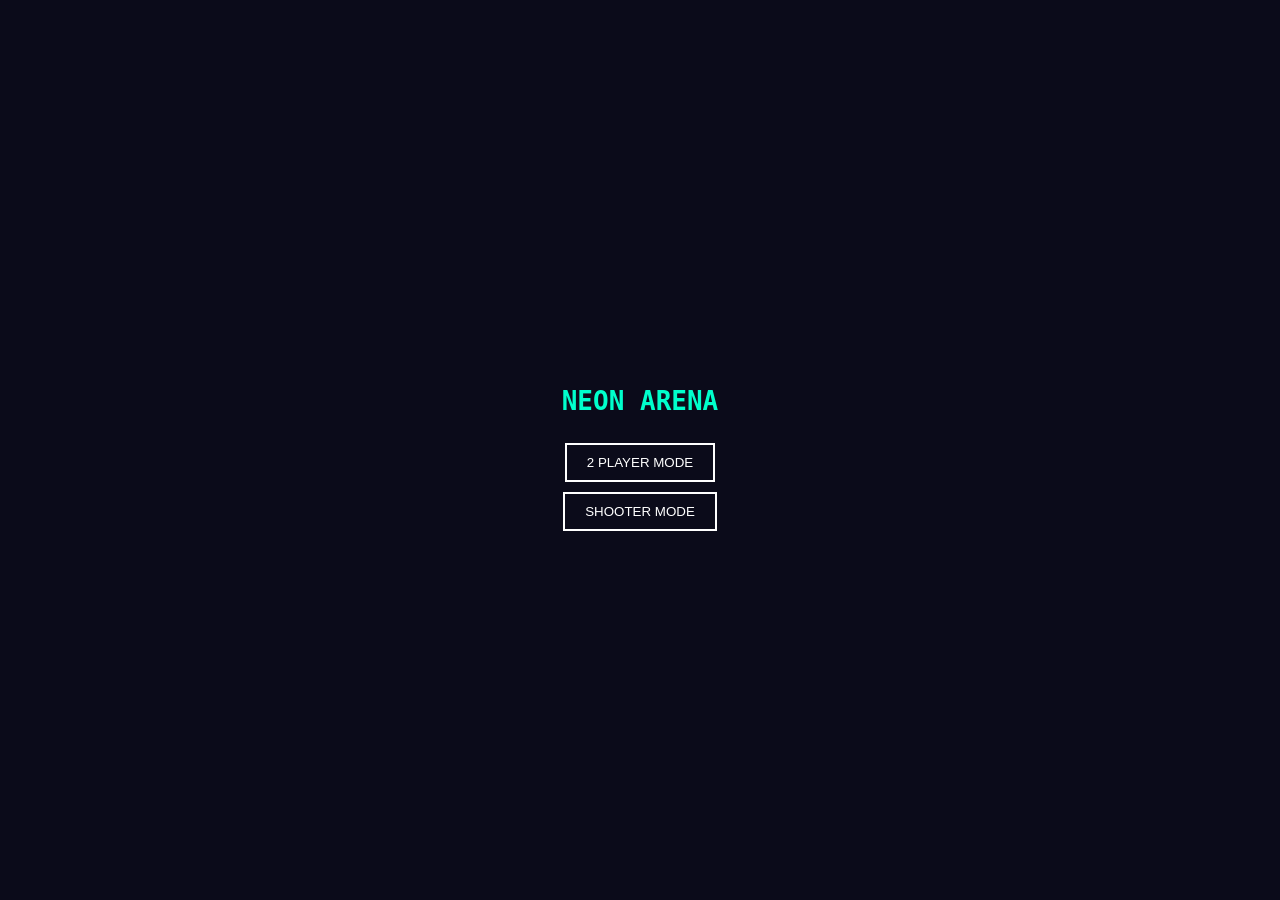
==== index.html @ 32148554 "Initial commit - NeonArena game ( made it exist)" ====
<!DOCTYPE html>
<html lang="en">
<head>
    <meta charset="UTF-8">
    <title>Neon Arena</title>
    <link rel="stylesheet" href="css/common.css">
</head>
<body style="display:flex;justify-content:center;align-items:center;height:100vh;flex-direction:column;">

    <h1 style="color:#00ffcc;">NEON ARENA</h1>

    <button onclick="location.href='game1.html'">2 PLAYER MODE</button>
    <button onclick="location.href='game2.html'">SHOOTER MODE</button>

</body>
</html>
---- css/common.css ----
body {
    margin: 0;
    overflow: hidden;
    background: #0b0b1a;
    font-family: monospace;
}

button {
    padding: 10px 20px;
    margin-top: 10px;
    background: transparent;
    border: 2px solid white;
    color: white;
    cursor: pointer;
}
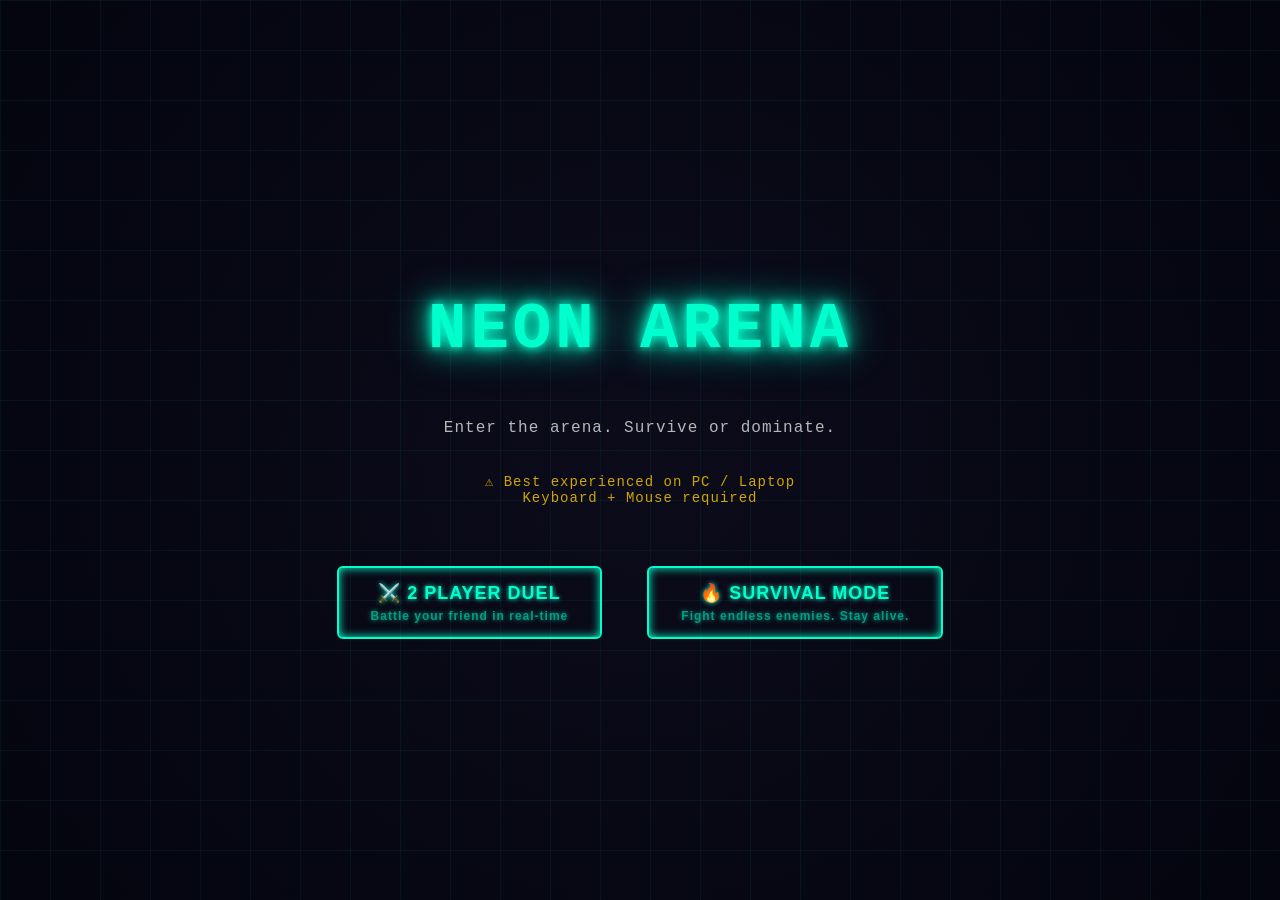
==== commit e993fadb: "Initial commit - done with the common area(common html and css and function all set to go) and game " ====
--- a/index.html
+++ b/index.html
@@ -1,16 +1,45 @@
 <!DOCTYPE html>
 <html lang="en">
 <head>
-    <meta charset="UTF-8">
-    <title>Neon Arena</title>
-    <link rel="stylesheet" href="css/common.css">
+<meta charset="UTF-8">
+<title>Neon Arena</title>
+<link rel="stylesheet" href="css/common.css">
 </head>
-<body style="display:flex;justify-content:center;align-items:center;height:100vh;flex-direction:column;">
 
-    <h1 style="color:#00ffcc;">NEON ARENA</h1>
+<body class="center">
 
-    <button onclick="location.href='game1.html'">2 PLAYER MODE</button>
-    <button onclick="location.href='game2.html'">SHOOTER MODE</button>
+    <!-- Title -->
+    <h1 class="title">NEON ARENA</h1>
+
+    <!-- Subtitle -->
+    <p class="tagline">Enter the arena. Survive or dominate.</p>
+
+    <!-- Warning -->
+    <p class="warning">
+        ⚠️ Best experienced on PC / Laptop <br>
+        Keyboard + Mouse required
+    </p>
+
+    <!-- Menu -->
+    <div class="menu">
+
+        <button onclick="goToGame('game1')" class="btn duel">
+            ⚔️ 2 PLAYER DUEL
+            <span class="desc">Battle your friend in real-time</span>
+        </button>
+
+        <button onclick="goToGame('game2')" class="btn survival">
+            🔥 SURVIVAL MODE
+            <span class="desc">Fight endless enemies. Stay alive.</span>
+        </button>
+
+    </div>
+
+<script>
+function goToGame(game){
+    window.location.href = game + ".html";
+}
+</script>
 
 </body>
 </html>
--- a/css/common.css
+++ b/css/common.css
@@ -1,15 +1,135 @@
 body {
     margin: 0;
     overflow: hidden;
-    background: #0b0b1a;
-    font-family: monospace;
+    background: radial-gradient(circle at center, #0b0b1a 0%, #050510 100%);
+    font-family: 'Courier New', monospace;
+    color: white;
 }
 
+/* --- CENTER LAYOUT --- */
+.center {
+    display:flex;
+    justify-content:center;
+    align-items:center;
+    height:100vh;
+    flex-direction:column;
+    text-align:center;
+    position: relative;
+}
+
+/* --- TITLE --- */
+.title {
+    font-size: 64px;
+    letter-spacing: 4px;
+    color: #00ffcc;
+    text-shadow: 
+        0 0 10px #00ffcc,
+        0 0 20px #00ffcc,
+        0 0 40px #00ffcc;
+    animation: glowPulse 2.5s infinite;
+}
+
+/* subtle glow animation */
+@keyframes glowPulse {
+    0% { text-shadow: 0 0 10px #00ffcc; }
+    50% { text-shadow: 0 0 30px #00ffcc, 0 0 60px #00ffcc; }
+    100% { text-shadow: 0 0 10px #00ffcc; }
+}
+
+/* --- WARNING TEXT --- */
+.warning {
+    margin: 20px;
+    font-size: 14px;
+    color: #ffcc00;
+    opacity: 0.8;
+    letter-spacing: 1px;
+}
+
+/* --- MENU --- */
+.menu {
+    margin-top: 30px;
+    display: flex;
+    gap: 25px;              /* space between buttons */
+    justify-content: center;
+    align-items: center;
+    flex-wrap: wrap;       /* keeps it responsive */
+}
+
+.menu button {
+    min-width: 260px;
+}
+
+/* --- BUTTON BASE --- */
 button {
-    padding: 10px 20px;
+    padding: 14px 32px;
+    margin: 10px;
+    font-size: 18px;
+    font-weight: bold;
+    background: transparent;
+    border: 2px solid #00ffcc;
+    color: #00ffcc;
+    cursor: pointer;
+    transition: all 0.25s ease;
+    text-shadow: 0 0 5px #00ffcc;
+    box-shadow: 0 0 10px #00ffcc inset;
+    border-radius: 6px;
+    letter-spacing: 1px;
+}
+
+/* hover effect */
+button:hover {
+    background: #00ffcc;
+    color: black;
+    transform: scale(1.08);
+    box-shadow: 
+        0 0 20px #00ffcc,
+        0 0 40px #00ffcc;
+}
+
+/* active click */
+button:active {
+    transform: scale(0.95);
+}
+
+/* --- BACKGROUND GRID EFFECT --- */
+body::before {
+    content: "";
+    position: absolute;
+    width: 100%;
+    height: 100%;
+    background:
+        linear-gradient(rgba(0,255,255,0.05) 1px, transparent 1px),
+        linear-gradient(90deg, rgba(0,255,255,0.05) 1px, transparent 1px);
+    background-size: 50px 50px;
+    pointer-events: none;
+    z-index: 0;
+}
+
+/* --- FADE IN ANIMATION --- */
+.center {
+    animation: fadeIn 0.6s ease;
+}
+
+@keyframes fadeIn {
+    from { opacity: 0; transform: translateY(20px); }
+    to { opacity: 1; transform: translateY(0); }
+}
+
+.tagline {
+    font-size: 16px;
     margin-top: 10px;
-    background: transparent;
-    border: 2px solid white;
-    color: white;
-    cursor: pointer;
+    opacity: 0.7;
+    letter-spacing: 1px;
+}
+
+.btn {
+    display: flex;
+    flex-direction: column;
+    align-items: center;
+}
+
+.desc {
+    font-size: 12px;
+    opacity: 0.6;
+    margin-top: 5px;
 }
